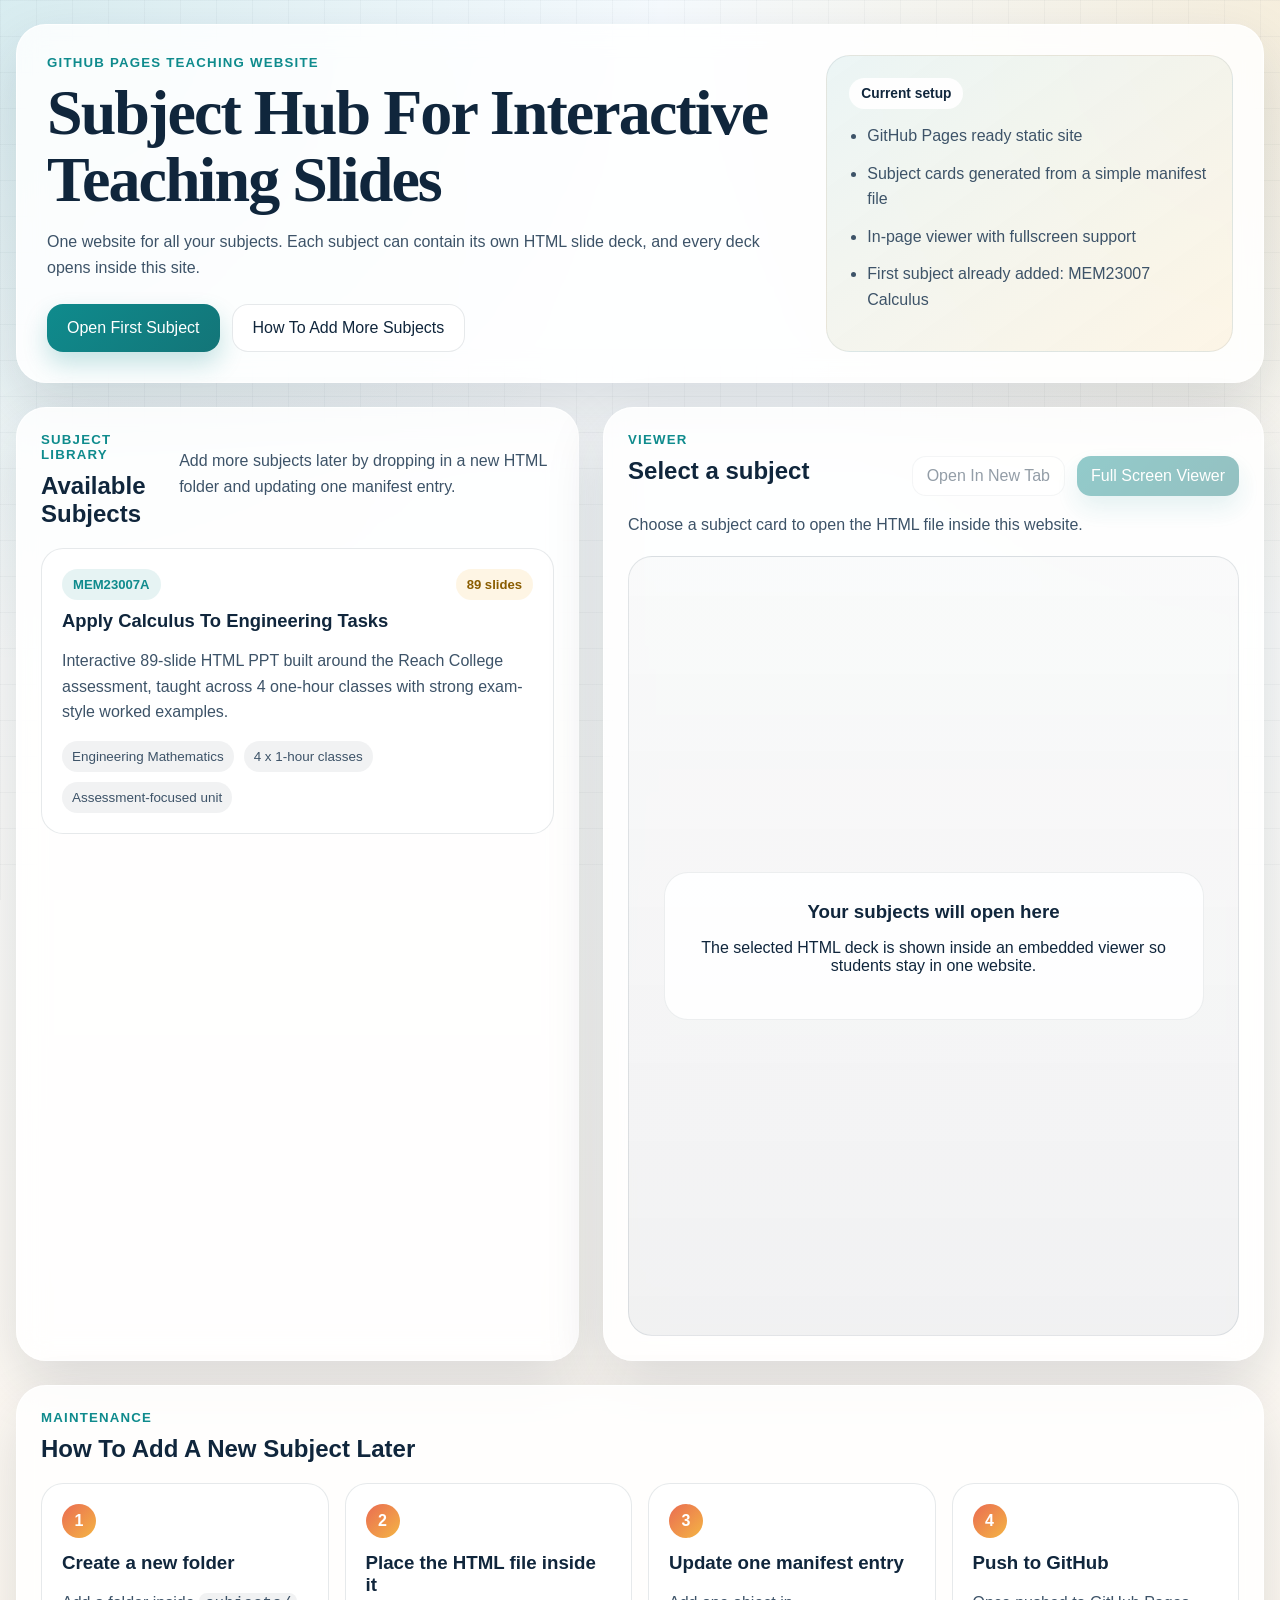
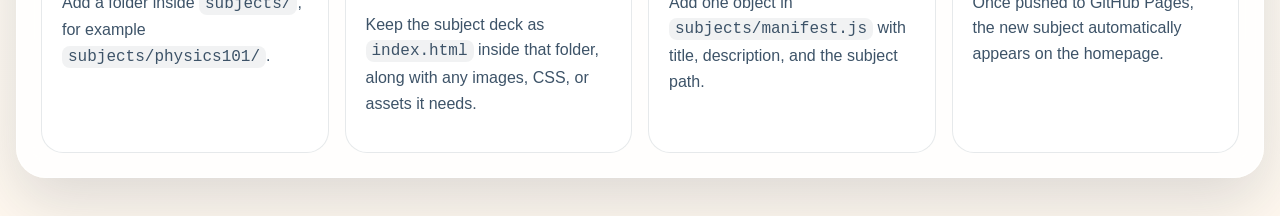
==== index.html @ 44c669ec "Create GitHub Pages teaching hub" ====
<!DOCTYPE html>
<html lang="en">
<head>
  <meta charset="utf-8">
  <meta name="viewport" content="width=device-width, initial-scale=1">
  <title>Milan Vachhani Teaching Hub</title>
  <link rel="stylesheet" href="./styles.css">
</head>
<body>
  <div class="page-shell">
    <header class="hero">
      <div class="hero-copy">
        <p class="eyebrow">GitHub Pages Teaching Website</p>
        <h1>Subject Hub For Interactive Teaching Slides</h1>
        <p class="hero-text">
          One website for all your subjects. Each subject can contain its own HTML slide deck, and every deck opens inside this site.
        </p>
        <div class="hero-actions">
          <button class="primary-btn" id="openFirstSubject" type="button">Open First Subject</button>
          <a class="secondary-btn" href="#how-to-add">How To Add More Subjects</a>
        </div>
      </div>
      <div class="hero-panel">
        <div class="panel-label">Current setup</div>
        <ul class="hero-list">
          <li>GitHub Pages ready static site</li>
          <li>Subject cards generated from a simple manifest file</li>
          <li>In-page viewer with fullscreen support</li>
          <li>First subject already added: MEM23007 Calculus</li>
        </ul>
      </div>
    </header>

    <main class="workspace">
      <section class="library">
        <div class="section-head">
          <div>
            <p class="section-kicker">Subject Library</p>
            <h2>Available Subjects</h2>
          </div>
          <p class="section-note">Add more subjects later by dropping in a new HTML folder and updating one manifest entry.</p>
        </div>
        <div id="subjectGrid" class="subject-grid"></div>
      </section>

      <section class="viewer">
        <div class="viewer-head">
          <div>
            <p class="section-kicker">Viewer</p>
            <h2 id="viewerTitle">Select a subject</h2>
          </div>
          <div class="viewer-actions">
            <button class="secondary-btn small" id="openSubjectTab" type="button" disabled>Open In New Tab</button>
            <button class="primary-btn small" id="fullscreenViewer" type="button" disabled>Full Screen Viewer</button>
          </div>
        </div>
        <p id="viewerDescription" class="viewer-description">
          Choose a subject card to open the HTML file inside this website.
        </p>
        <div class="viewer-frame-shell" id="viewerShell">
          <div class="viewer-placeholder" id="viewerPlaceholder">
            <div class="placeholder-card">
              <h3>Your subjects will open here</h3>
              <p>The selected HTML deck is shown inside an embedded viewer so students stay in one website.</p>
            </div>
          </div>
          <iframe id="subjectFrame" class="subject-frame" title="Subject viewer"></iframe>
        </div>
      </section>
    </main>

    <section class="guide" id="how-to-add">
      <div class="section-head">
        <div>
          <p class="section-kicker">Maintenance</p>
          <h2>How To Add A New Subject Later</h2>
        </div>
      </div>
      <div class="guide-grid">
        <article class="guide-card">
          <span class="step-pill">1</span>
          <h3>Create a new folder</h3>
          <p>Add a folder inside <code>subjects/</code>, for example <code>subjects/physics101/</code>.</p>
        </article>
        <article class="guide-card">
          <span class="step-pill">2</span>
          <h3>Place the HTML file inside it</h3>
          <p>Keep the subject deck as <code>index.html</code> inside that folder, along with any images, CSS, or assets it needs.</p>
        </article>
        <article class="guide-card">
          <span class="step-pill">3</span>
          <h3>Update one manifest entry</h3>
          <p>Add one object in <code>subjects/manifest.js</code> with title, description, and the subject path.</p>
        </article>
        <article class="guide-card">
          <span class="step-pill">4</span>
          <h3>Push to GitHub</h3>
          <p>Once pushed to GitHub Pages, the new subject automatically appears on the homepage.</p>
        </article>
      </div>
    </section>
  </div>

  <script src="./subjects/manifest.js"></script>
  <script src="./app.js"></script>
</body>
</html>
---- styles.css ----
:root {
  --ink: #10263c;
  --ink-soft: #3d5368;
  --teal: #0f8b8d;
  --gold: #f4b544;
  --coral: #ea6c52;
  --sky: #edf7fb;
  --paper: rgba(255, 255, 255, 0.84);
  --line: rgba(16, 38, 60, 0.1);
  --shadow: 0 24px 60px rgba(16, 38, 60, 0.14);
}

* {
  box-sizing: border-box;
}

html {
  scroll-behavior: smooth;
}

body {
  margin: 0;
  min-height: 100vh;
  font-family: "Avenir Next", "Segoe UI", sans-serif;
  color: var(--ink);
  background:
    radial-gradient(circle at top left, rgba(15, 139, 141, 0.13), transparent 30%),
    radial-gradient(circle at right top, rgba(244, 181, 68, 0.18), transparent 28%),
    linear-gradient(180deg, #f6fbff 0%, #fff8ef 100%);
}

body::before {
  content: "";
  position: fixed;
  inset: 0;
  background-image:
    linear-gradient(rgba(16, 38, 60, 0.03) 1px, transparent 1px),
    linear-gradient(90deg, rgba(16, 38, 60, 0.03) 1px, transparent 1px);
  background-size: 36px 36px;
  pointer-events: none;
}

.page-shell {
  position: relative;
  z-index: 1;
  width: min(1440px, calc(100% - 32px));
  margin: 0 auto;
  padding: 24px 0 40px;
}

.hero,
.library,
.viewer,
.guide {
  background: var(--paper);
  backdrop-filter: blur(14px);
  border: 1px solid rgba(255, 255, 255, 0.8);
  box-shadow: var(--shadow);
  border-radius: 30px;
}

.hero {
  display: grid;
  grid-template-columns: 1.3fr 0.7fr;
  gap: 24px;
  padding: 30px;
  margin-bottom: 24px;
}

.eyebrow,
.section-kicker {
  margin: 0 0 10px;
  color: var(--teal);
  text-transform: uppercase;
  font-weight: 800;
  letter-spacing: 0.09em;
  font-size: 0.83rem;
}

h1,
h2,
h3 {
  margin: 0;
}

h1 {
  font-family: Georgia, "Times New Roman", serif;
  font-size: clamp(2.2rem, 5vw, 4rem);
  line-height: 1.04;
  letter-spacing: -0.03em;
}

.hero-text,
.section-note,
.viewer-description,
.guide-card p,
.subject-card p,
.hero-list li {
  color: var(--ink-soft);
  line-height: 1.6;
}

.hero-actions,
.viewer-actions {
  display: flex;
  flex-wrap: wrap;
  gap: 12px;
  margin-top: 24px;
}

.primary-btn,
.secondary-btn {
  display: inline-flex;
  align-items: center;
  justify-content: center;
  gap: 8px;
  border-radius: 16px;
  padding: 14px 20px;
  text-decoration: none;
  font: inherit;
  cursor: pointer;
  transition: transform 0.16s ease, box-shadow 0.16s ease, opacity 0.16s ease;
}

.primary-btn {
  border: none;
  color: white;
  background: linear-gradient(135deg, var(--teal), #137578);
  box-shadow: 0 12px 24px rgba(15, 139, 141, 0.24);
}

.secondary-btn {
  border: 1px solid var(--line);
  color: var(--ink);
  background: rgba(255, 255, 255, 0.9);
}

.primary-btn:hover,
.secondary-btn:hover,
.subject-card:hover {
  transform: translateY(-2px);
}

.primary-btn:disabled,
.secondary-btn:disabled {
  opacity: 0.45;
  cursor: not-allowed;
  transform: none;
}

.small {
  padding: 10px 14px;
  border-radius: 14px;
}

.hero-panel {
  padding: 22px;
  border-radius: 24px;
  background: linear-gradient(145deg, rgba(15, 139, 141, 0.08), rgba(244, 181, 68, 0.12));
  border: 1px solid rgba(16, 38, 60, 0.08);
}

.panel-label {
  display: inline-block;
  margin-bottom: 14px;
  padding: 8px 12px;
  border-radius: 999px;
  background: rgba(255, 255, 255, 0.9);
  font-weight: 700;
  font-size: 0.86rem;
}

.hero-list {
  margin: 0;
  padding-left: 18px;
  display: grid;
  gap: 12px;
}

.workspace {
  display: grid;
  grid-template-columns: 0.92fr 1.08fr;
  gap: 24px;
  margin-bottom: 24px;
}

.library,
.viewer,
.guide {
  padding: 24px;
}

.section-head,
.viewer-head {
  display: flex;
  justify-content: space-between;
  gap: 16px;
  align-items: start;
}

.subject-grid {
  display: grid;
  gap: 16px;
  margin-top: 20px;
}

.subject-card {
  border: 1px solid var(--line);
  border-radius: 22px;
  background: rgba(255, 255, 255, 0.92);
  padding: 20px;
  cursor: pointer;
  transition: transform 0.16s ease, box-shadow 0.16s ease, border-color 0.16s ease;
}

.subject-card.is-active {
  border-color: rgba(15, 139, 141, 0.45);
  box-shadow: 0 16px 26px rgba(15, 139, 141, 0.12);
}

.subject-topline {
  display: flex;
  justify-content: space-between;
  gap: 12px;
  align-items: center;
  margin-bottom: 10px;
}

.subject-badge,
.subject-count {
  display: inline-flex;
  align-items: center;
  border-radius: 999px;
  padding: 8px 11px;
  font-size: 0.82rem;
  font-weight: 700;
}

.subject-badge {
  background: rgba(15, 139, 141, 0.1);
  color: var(--teal);
}

.subject-count {
  background: rgba(244, 181, 68, 0.14);
  color: #8a5d00;
}

.subject-card h3 {
  font-size: 1.15rem;
  margin-bottom: 8px;
}

.subject-meta {
  display: flex;
  flex-wrap: wrap;
  gap: 10px;
  margin-top: 14px;
}

.meta-pill {
  border-radius: 999px;
  padding: 8px 10px;
  background: rgba(16, 38, 60, 0.06);
  color: var(--ink-soft);
  font-size: 0.84rem;
}

.viewer-frame-shell {
  margin-top: 18px;
  min-height: 780px;
  border-radius: 24px;
  overflow: hidden;
  border: 1px solid var(--line);
  background: linear-gradient(180deg, rgba(16, 38, 60, 0.02), rgba(16, 38, 60, 0.06));
  position: relative;
}

.subject-frame {
  width: 100%;
  min-height: 780px;
  border: 0;
  display: none;
  background: white;
}

.subject-frame.is-visible {
  display: block;
}

.viewer-placeholder {
  position: absolute;
  inset: 0;
  display: grid;
  place-items: center;
  padding: 20px;
}

.viewer-placeholder.is-hidden {
  display: none;
}

.placeholder-card {
  width: min(540px, 100%);
  padding: 28px;
  border-radius: 24px;
  background: rgba(255, 255, 255, 0.92);
  border: 1px solid rgba(16, 38, 60, 0.08);
  text-align: center;
}

.guide-grid {
  display: grid;
  grid-template-columns: repeat(4, minmax(0, 1fr));
  gap: 16px;
  margin-top: 20px;
}

.guide-card {
  border: 1px solid var(--line);
  border-radius: 22px;
  background: rgba(255, 255, 255, 0.92);
  padding: 20px;
}

.step-pill {
  display: inline-flex;
  width: 34px;
  height: 34px;
  align-items: center;
  justify-content: center;
  border-radius: 999px;
  background: linear-gradient(135deg, var(--coral), var(--gold));
  color: white;
  font-weight: 800;
  margin-bottom: 14px;
}

code {
  padding: 2px 6px;
  border-radius: 8px;
  background: rgba(16, 38, 60, 0.06);
  font-family: "SFMono-Regular", Menlo, monospace;
}

@media (max-width: 1180px) {
  .hero,
  .workspace,
  .guide-grid {
    grid-template-columns: 1fr;
  }
}

@media (max-width: 720px) {
  .page-shell {
    width: min(100% - 20px, 1440px);
    padding-top: 16px;
  }

  .hero,
  .library,
  .viewer,
  .guide {
    padding: 18px;
    border-radius: 24px;
  }

  .section-head,
  .viewer-head {
    flex-direction: column;
  }

  .hero-actions,
  .viewer-actions {
    flex-direction: column;
    align-items: stretch;
  }

  .primary-btn,
  .secondary-btn {
    width: 100%;
  }

  .viewer-frame-shell,
  .subject-frame {
    min-height: 620px;
  }
}
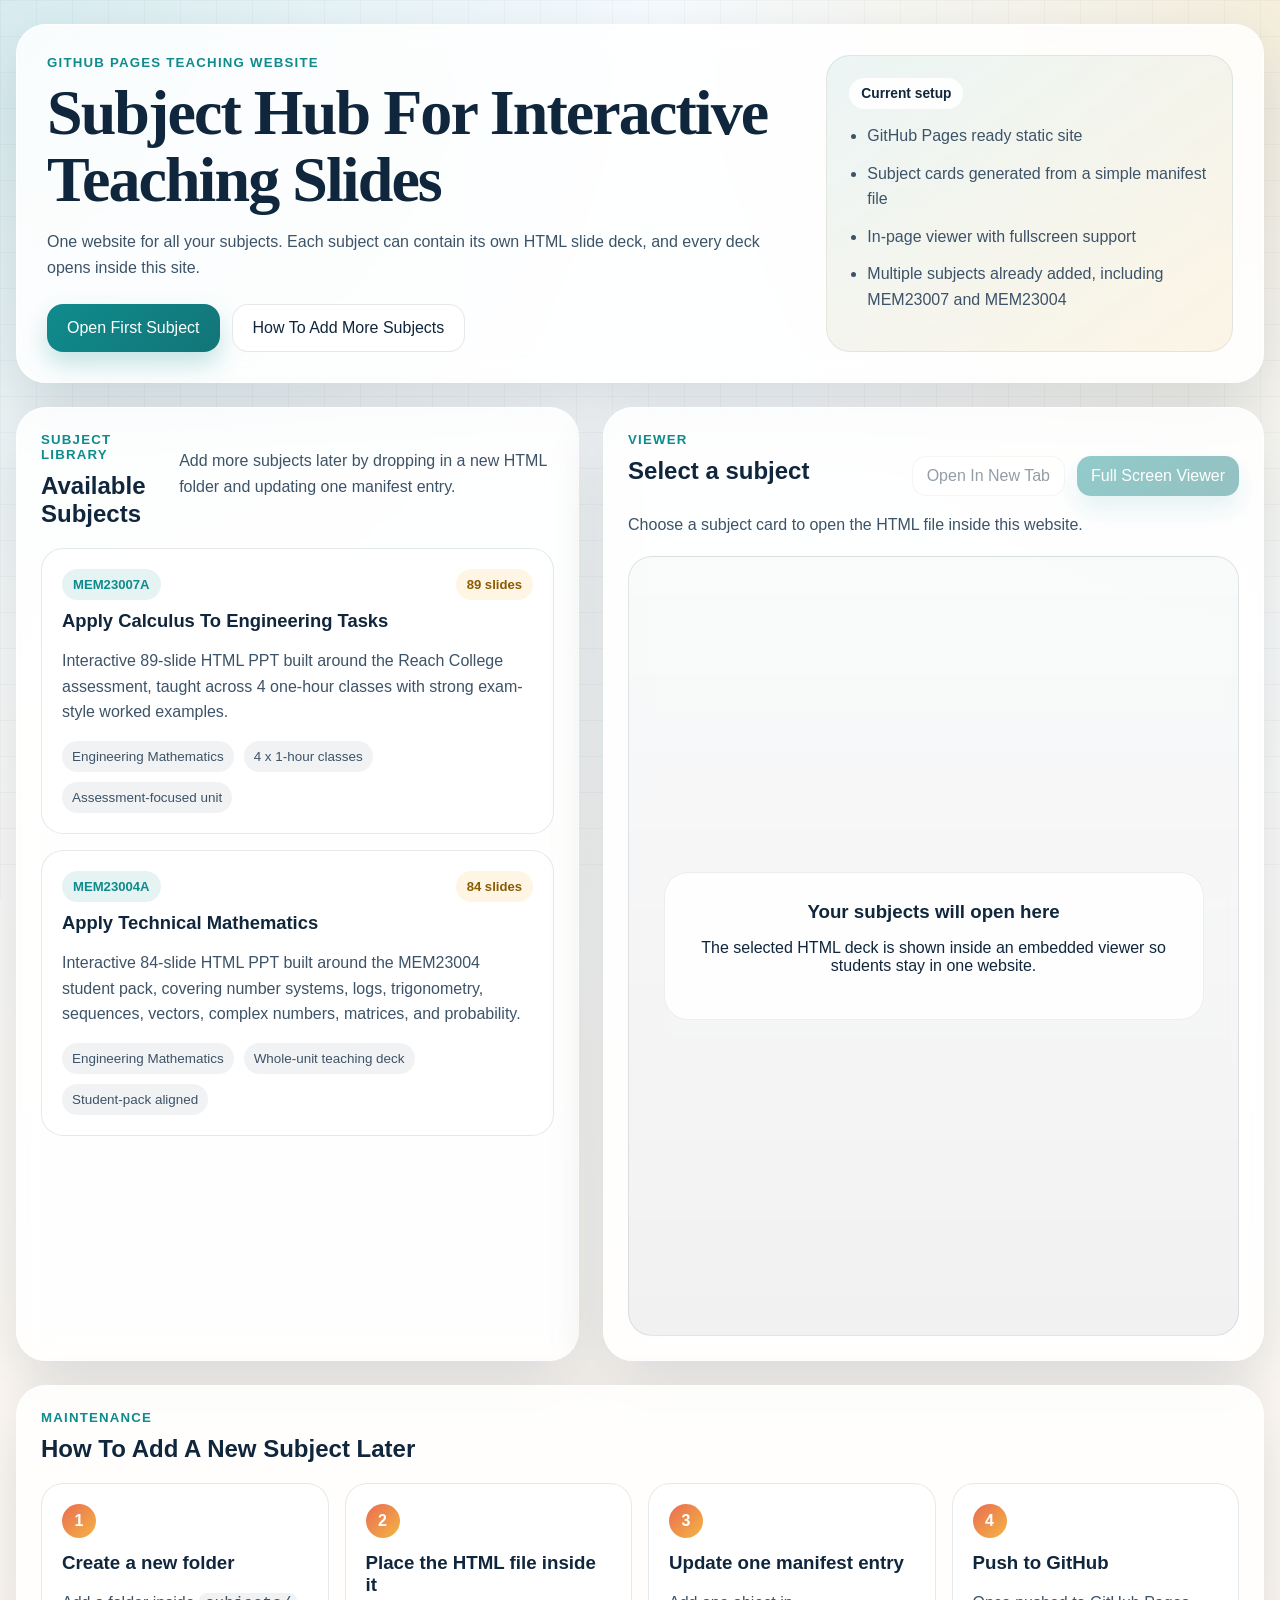
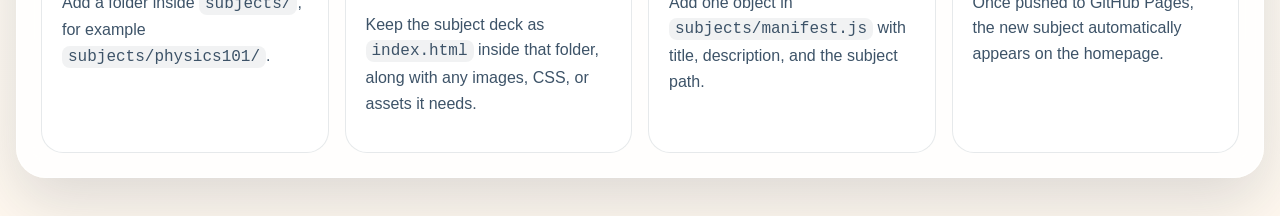
==== commit 77b58432: "Add MEM23004 technical mathematics deck" ====
--- a/index.html
+++ b/index.html
@@ -26,7 +26,7 @@
           <li>GitHub Pages ready static site</li>
           <li>Subject cards generated from a simple manifest file</li>
           <li>In-page viewer with fullscreen support</li>
-          <li>First subject already added: MEM23007 Calculus</li>
+          <li>Multiple subjects already added, including MEM23007 and MEM23004</li>
         </ul>
       </div>
     </header>
